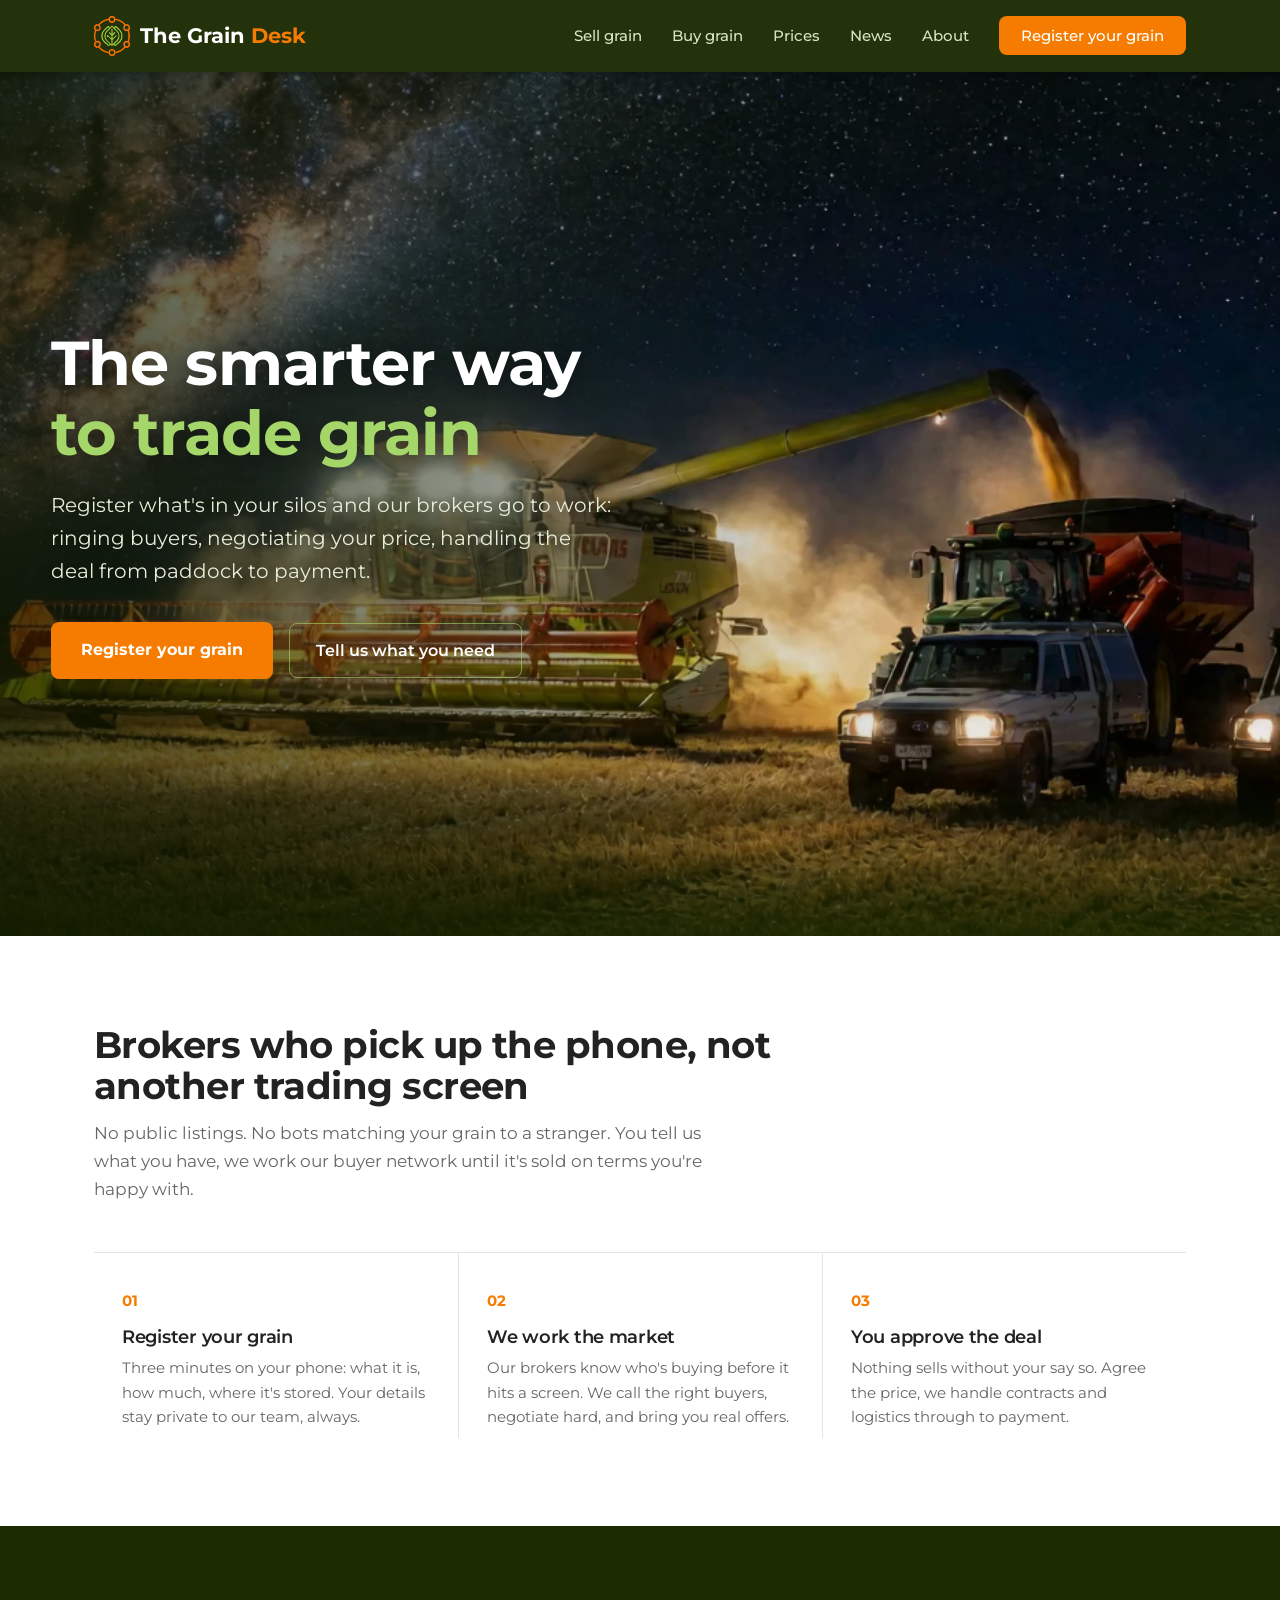
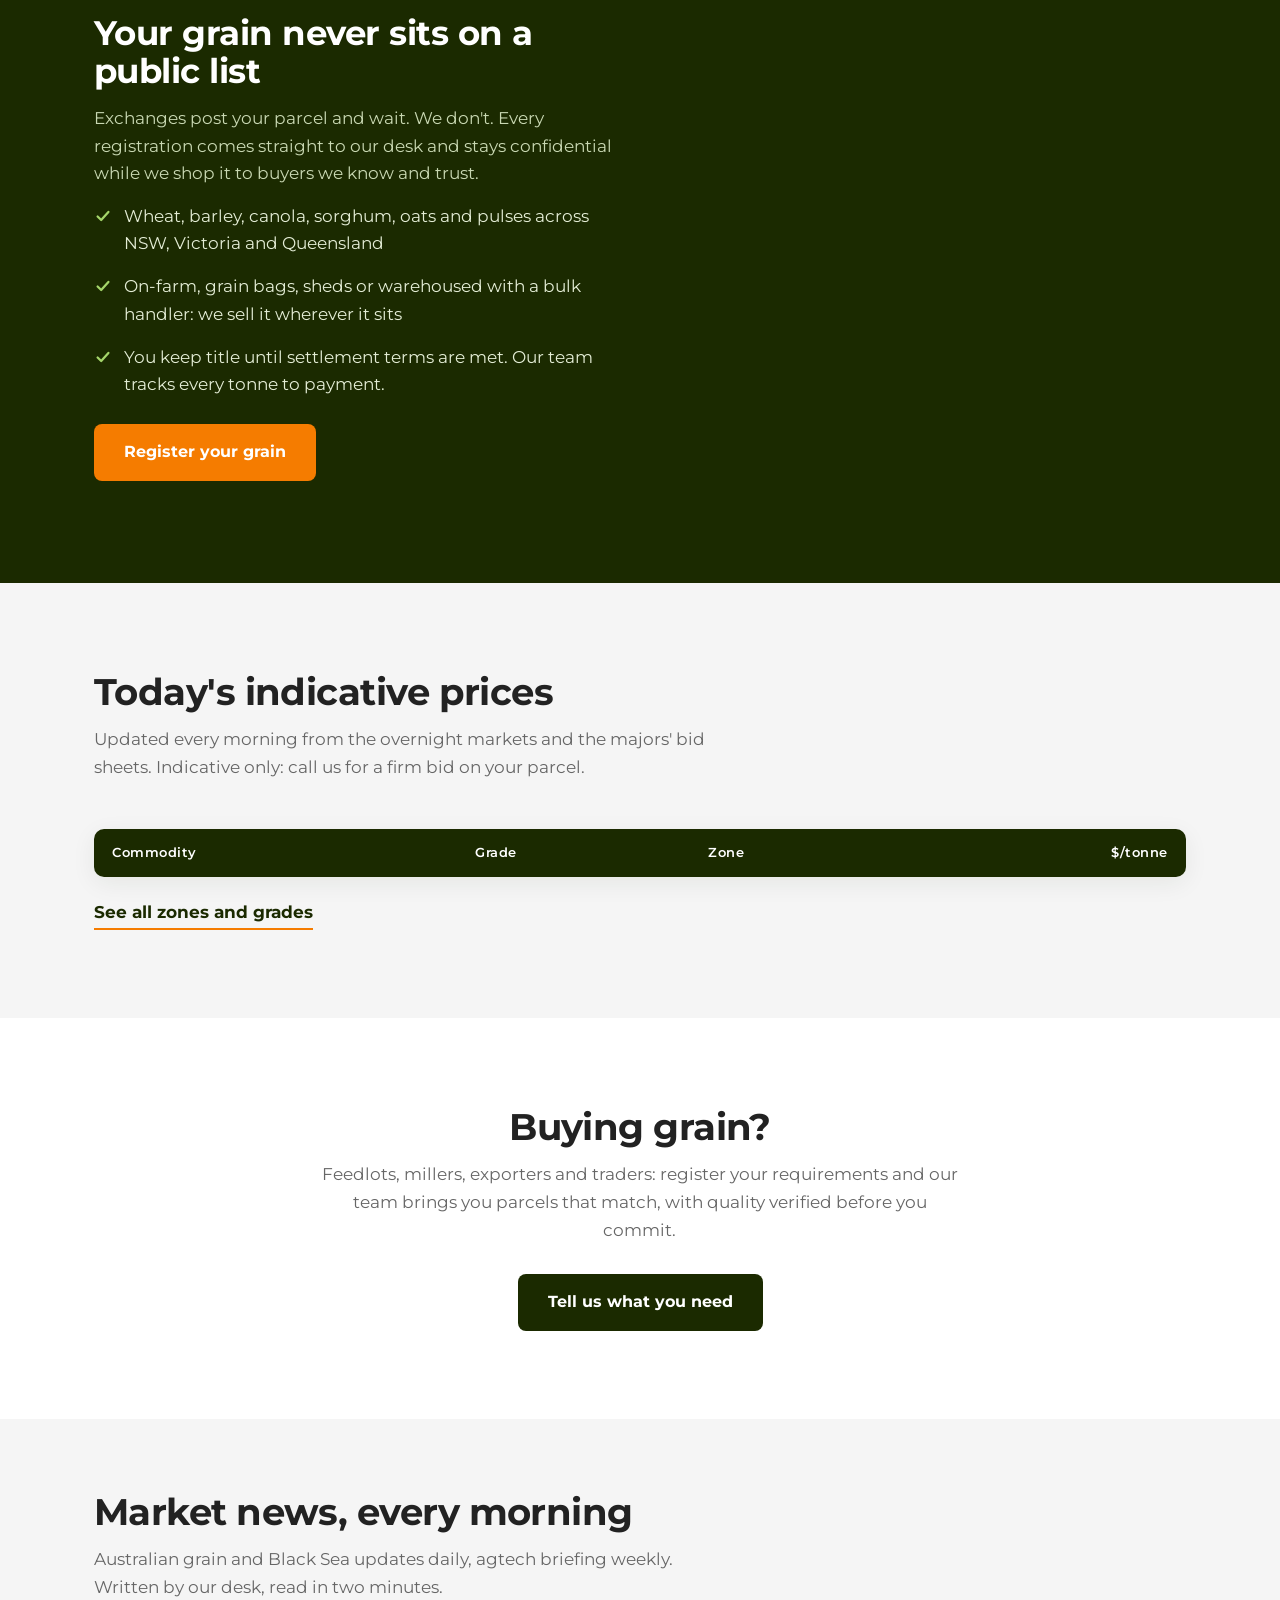
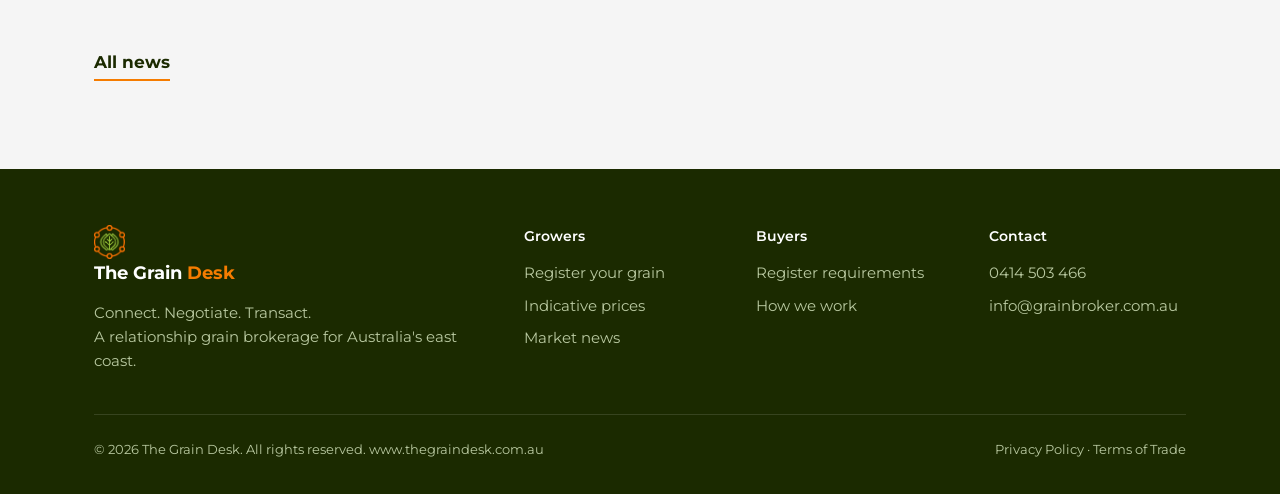
==== index.html @ 73dcb700 "The Grain Desk site, copied from grainbroker.com.au with the name changed." ====
<!DOCTYPE html>
<html lang="en-AU">
<head>
<meta charset="UTF-8">
<meta name="viewport" content="width=device-width, initial-scale=1">
<title>The Grain Desk. The smarter way to trade grain.</title>
<meta name="description" content="The Grain Desk is a relationship grain brokerage for Australia's east coast. Register your grain, our brokers work the buyers, you get the call. Connect. Negotiate. Transact.">
<link rel="icon" type="image/png" href="assets/grainbroker-icon.png">
<link rel="preconnect" href="https://fonts.googleapis.com">
<link rel="preconnect" href="https://fonts.gstatic.com" crossorigin>
<link href="https://fonts.googleapis.com/css2?family=Montserrat:wght@400;500;600;700&display=swap" rel="stylesheet">
<link rel="stylesheet" href="css/site.css">
</head>
<body>

<header>
  <div class="container">
    <nav aria-label="Main">
      <a class="logo" href="index.html">
        <img src="assets/grainbroker-icon.png" alt="">
        <span>The Grain <b>Desk</b></span>
      </a>
      <button class="menu-btn" aria-label="Menu" aria-expanded="false">&#9776;</button>
      <ul class="nav-links">
        <li><a href="sell.html">Sell grain</a></li>
        <li><a href="buy.html">Buy grain</a></li>
        <li><a href="prices.html">Prices</a></li>
        <li><a href="news.html">News</a></li>
        <li><a href="about.html">About</a></li>
        <li><a class="nav-cta" href="sell.html">Register your grain</a></li>
      </ul>
    </nav>
  </div>
</header>

<div class="hero">
  <div class="hero-media" style="background-image:url('assets/hero-night-harvest.png'),radial-gradient(120% 90% at 70% 15%, #2E4210 0%, #1B2A00 60%, #0F1800 100%)"></div>
  <video id="hero-a" class="hero-media" style="object-fit:cover;width:100%;height:100%;opacity:0;transition:opacity .6s" muted playsinline preload="auto" src="assets/hero-loop-a.mp4"></video>
  <video id="hero-b" class="hero-media" style="object-fit:cover;width:100%;height:100%;opacity:0" muted playsinline preload="auto" src="assets/hero-loop-b.mp4"></video>
  <div class="hero-scrim"></div>
  <div class="container">
    <div class="hero-inner rise">
      <h1>The smarter way <span class="accent">to trade grain</span></h1>
      <p>Register what's in your silos and our brokers go to work: ringing buyers, negotiating your price, handling the deal from paddock to payment.</p>
      <div class="hero-ctas">
        <a class="btn-register" href="sell.html">Register your grain</a>
        <a class="btn-buyer" href="buy.html">Tell us what you need</a>
      </div>
    </div>
  </div>
</div>

<section>
  <div class="container">
    <h2 class="section-title">Brokers who pick up the phone, not another trading screen</h2>
    <p class="section-sub">No public listings. No bots matching your grain to a stranger. You tell us what you have, we work our buyer network until it's sold on terms you're happy with.</p>
    <div class="steps">
      <div class="step">
        <span class="num">01</span>
        <h3>Register your grain</h3>
        <p>Three minutes on your phone: what it is, how much, where it's stored. Your details stay private to our team, always.</p>
      </div>
      <div class="step">
        <span class="num">02</span>
        <h3>We work the market</h3>
        <p>Our brokers know who's buying before it hits a screen. We call the right buyers, negotiate hard, and bring you real offers.</p>
      </div>
      <div class="step">
        <span class="num">03</span>
        <h3>You approve the deal</h3>
        <p>Nothing sells without your say so. Agree the price, we handle contracts and logistics through to payment.</p>
      </div>
    </div>
  </div>
</section>

<section class="band">
  <div class="container">
    <div class="band-grid">
      <div>
        <h2>Your grain never sits on a public list</h2>
        <p>Exchanges post your parcel and wait. We don't. Every registration comes straight to our desk and stays confidential while we shop it to buyers we know and trust.</p>
        <div class="tick">
          <svg width="18" height="18" viewBox="0 0 20 20" fill="none"><path d="M4 10.5l4 4 8-9" stroke="#A5D66A" stroke-width="2.5" stroke-linecap="round" stroke-linejoin="round"/></svg>
          <span>Wheat, barley, canola, sorghum, oats and pulses across NSW, Victoria and Queensland</span>
        </div>
        <div class="tick">
          <svg width="18" height="18" viewBox="0 0 20 20" fill="none"><path d="M4 10.5l4 4 8-9" stroke="#A5D66A" stroke-width="2.5" stroke-linecap="round" stroke-linejoin="round"/></svg>
          <span>On-farm, grain bags, sheds or warehoused with a bulk handler: we sell it wherever it sits</span>
        </div>
        <div class="tick">
          <svg width="18" height="18" viewBox="0 0 20 20" fill="none"><path d="M4 10.5l4 4 8-9" stroke="#A5D66A" stroke-width="2.5" stroke-linecap="round" stroke-linejoin="round"/></svg>
          <span>You keep title until settlement terms are met. Our team tracks every tonne to payment.</span>
        </div>
        <p style="margin-top:26px"><a class="btn-register" href="sell.html">Register your grain</a></p>
      </div>
      <img src="assets/harvest-sunset-aerial.png" alt="Harvester cutting a golden wheat paddock at sunset" onerror="this.style.display='none'">
    </div>
  </div>
</section>

<section class="price-strip">
  <div class="container">
    <h2 class="section-title">Today's indicative prices</h2>
    <p class="section-sub">Updated every morning from the overnight markets and the majors' bid sheets. Indicative only: call us for a firm bid on your parcel.</p>
    <table class="price-table" id="home-prices" aria-label="Indicative grain prices">
      <thead><tr><th>Commodity</th><th>Grade</th><th>Zone</th><th class="num">$/tonne</th></tr></thead>
      <tbody></tbody>
    </table>
    <p class="price-note" id="price-updated"></p>
    <p style="margin-top:22px"><a class="btn-call" href="prices.html">See all zones and grades</a></p>
  </div>
</section>

<section>
  <div class="container" style="text-align:center;max-width:720px">
    <h2 class="section-title" style="margin:0 auto 14px">Buying grain?</h2>
    <p class="section-sub" style="margin:0 auto 30px">Feedlots, millers, exporters and traders: register your requirements and our team brings you parcels that match, with quality verified before you commit.</p>
    <a class="btn-register" href="buy.html" style="background:var(--green-deep)">Tell us what you need</a>
  </div>
</section>

<section class="price-strip" style="padding-top:72px">
  <div class="container">
    <h2 class="section-title">Market news, every morning</h2>
    <p class="section-sub">Australian grain and Black Sea updates daily, agtech briefing weekly. Written by our desk, read in two minutes.</p>
    <div id="home-news"></div>
    <p style="margin-top:26px"><a class="btn-call" href="news.html">All news</a></p>
  </div>
</section>

<footer>
  <div class="container">
    <div class="foot-grid">
      <div>
        <a class="logo" href="index.html" style="margin-bottom:14px">
          <img src="assets/grainbroker-icon.png" alt="" style="height:34px">
          <span style="font-size:18px">The Grain <b>Desk</b></span>
        </a>
        <p style="max-width:26em">Connect. Negotiate. Transact.<br>A relationship grain brokerage for Australia's east coast.</p>
      </div>
      <div>
        <h4>Growers</h4>
        <a href="sell.html">Register your grain</a>
        <a href="prices.html">Indicative prices</a>
        <a href="news.html">Market news</a>
      </div>
      <div>
        <h4>Buyers</h4>
        <a href="buy.html">Register requirements</a>
        <a href="about.html">How we work</a>
      </div>
      <div>
        <h4>Contact</h4>
        <a href="tel:+61414503466">0414 503 466</a>
        <a href="mailto:info@grainbroker.com.au">info@grainbroker.com.au</a>
      </div>
    </div>
    <div class="foot-base">
      <span>&copy; 2026 The Grain Desk. All rights reserved. www.thegraindesk.com.au</span>
      <span>Privacy Policy &middot; Terms of Trade</span>
    </div>
  </div>
</footer>

<script src="data/prices.js"></script>
<script src="data/news.js"></script>
<script src="js/site.js"></script>
<script>
(function () {
  // Hero video loop: clip A (journey in) then clip B (cab moment + pull out), forever.
  // If the video files are missing or motion is reduced, the still image underneath shows instead.
  var a = document.getElementById("hero-a"), b = document.getElementById("hero-b");
  var reduced = window.matchMedia("(prefers-reduced-motion: reduce)").matches;
  var HERO_SPEED = 0.7; // 1 = natural speed; lower = slower, more cinematic
  if (a && b && !reduced) {
    var failed = false;
    a.playbackRate = HERO_SPEED;
    b.playbackRate = HERO_SPEED;
    [a, b].forEach(function (v) { v.onerror = function () { failed = true; a.style.opacity = b.style.opacity = 0; }; });
    a.addEventListener("canplay", function () {
      if (failed) return;
      a.style.opacity = 1;
      a.play();
    }, { once: true });
    a.addEventListener("ended", function () {
      if (failed) return;
      b.currentTime = 0;
      b.play();
      b.style.opacity = 1;
      a.style.opacity = 0;
    });
    b.addEventListener("ended", function () {
      if (failed) return;
      a.currentTime = 0;
      a.play();
      a.style.opacity = 1;
      b.style.opacity = 0;
    });
  }
})();
</script>
</body>
</html>
---- css/site.css ----
/* The Grain Desk — brand kit v1.0 (May 2025). Palette + Montserrat locked by brand board. */
:root{
  --orange:#F57C00;
  --orange-dark:#D96C00;
  --green:#A5D66A;
  --green-deep:#1B2A00;
  --green-mid:#2E4210;
  --ink:#222222;
  --grey:#666666;
  --paper:#F5F5F5;
  --white:#FFFFFF;
  --success:#28A745; --warning:#FFC107; --error:#DC3545; --info:#17A2B8;
  --radius:10px;
  --shadow:0 18px 48px rgba(27,42,0,.16);
}
*{margin:0;padding:0;box-sizing:border-box}
html{scroll-behavior:smooth}
body{font-family:'Montserrat',system-ui,sans-serif;font-size:16.5px;line-height:1.65;color:var(--ink);background:var(--white)}
img{max-width:100%;display:block}
a{color:inherit}
.container{max-width:1140px;margin:0 auto;padding:0 24px}
h1,h2,h3{line-height:1.12;letter-spacing:-0.015em}
.accent{color:var(--green)}
.accent-orange{color:var(--orange)}

/* Nav */
header{position:sticky;top:0;z-index:100;background:rgba(27,42,0,.96);backdrop-filter:blur(10px)}
nav{display:flex;align-items:center;justify-content:space-between;height:72px}
.logo{display:flex;align-items:center;gap:10px;text-decoration:none}
.logo img{height:40px;width:auto}
.logo span{font-weight:700;font-size:21px;color:#fff}
.logo span b{color:var(--orange);font-weight:700}
.nav-links{display:flex;gap:30px;list-style:none;align-items:center}
.nav-links a{color:#D8E4C4;text-decoration:none;font-size:15px;font-weight:500;transition:color .2s}
.nav-links a:hover,.nav-links a[aria-current="page"]{color:#fff}
.nav-cta{background:var(--orange);color:#fff !important;padding:10px 22px;border-radius:8px;font-weight:600;transition:background .2s}
.nav-cta:hover{background:var(--orange-dark)}
.menu-btn{display:none;background:none;border:0;color:#fff;font-size:26px;cursor:pointer}
@media(max-width:860px){
  .nav-links{position:fixed;inset:72px 0 auto 0;background:var(--green-deep);flex-direction:column;padding:24px;gap:20px;transform:translateY(-130%);transition:transform .25s ease;box-shadow:var(--shadow)}
  .nav-links.open{transform:none}
  .menu-btn{display:block}
}

/* Buttons: each CTA has its own identity */
.btn-register{display:inline-flex;align-items:center;gap:10px;background:var(--orange);color:#fff;font-weight:700;font-size:16px;padding:15px 30px;border-radius:8px;text-decoration:none;border:0;cursor:pointer;transition:background .2s,transform .15s}
.btn-register:hover{background:var(--orange-dark)}
.btn-register:active{transform:scale(.98)}
.btn-buyer{display:inline-flex;align-items:center;gap:8px;background:transparent;color:#fff;font-weight:600;font-size:15.5px;padding:14px 26px;border-radius:8px;border:1.5px solid rgba(165,214,106,.6);text-decoration:none;cursor:pointer;transition:border-color .2s,background .2s}
.btn-buyer:hover{border-color:var(--green);background:rgba(165,214,106,.08)}
.btn-call{display:inline-flex;align-items:center;gap:8px;color:var(--green-deep);font-weight:700;text-decoration:none;border-bottom:2px solid var(--orange);padding-bottom:2px;transition:color .2s}
.btn-call:hover{color:var(--orange)}

/* Hero: full-viewport, clear footage, darkness only behind the text */
.hero{position:relative;background:var(--green-deep);color:#fff;overflow:hidden;min-height:96dvh;display:flex;align-items:center}
.hero-media{position:absolute;inset:0;background-size:cover;background-position:center 38%;opacity:.92}
.hero-scrim{position:absolute;inset:0;background:
  linear-gradient(90deg,rgba(16,25,0,.72) 0%,rgba(16,25,0,.42) 38%,rgba(16,25,0,.08) 62%,rgba(16,25,0,0) 80%),
  linear-gradient(180deg,rgba(16,25,0,.25) 0%,rgba(16,25,0,0) 18%,rgba(16,25,0,0) 82%,rgba(27,42,0,.85) 100%)}
.hero .container{max-width:none;margin:0;padding-left:clamp(24px,4vw,64px)}
.hero-inner{position:relative;padding:80px 0;max-width:560px}
.hero h1{font-size:clamp(2.5rem,5.4vw,3.9rem);font-weight:700;margin-bottom:20px;text-shadow:0 2px 24px rgba(0,0,0,.45)}
.hero p{font-size:clamp(1.05rem,1.9vw,1.25rem);color:#E6EEDA;max-width:32em;margin-bottom:34px;text-shadow:0 1px 14px rgba(0,0,0,.5)}
.hero-ctas{display:flex;gap:16px;flex-wrap:wrap;align-items:center}

/* Sections */
section{padding:88px 0}
.section-title{font-size:clamp(1.7rem,3.2vw,2.3rem);font-weight:700;margin-bottom:14px;max-width:22em}
.section-sub{color:var(--grey);max-width:38em;margin-bottom:48px;font-size:1.05rem}

/* How it works: numbered rail */
.steps{display:grid;grid-template-columns:repeat(3,1fr);gap:0;border-top:1px solid #E4E4E4}
.step{padding:36px 28px 8px;border-left:1px solid #E4E4E4}
.step:first-child{border-left:0}
.step .num{font-size:15px;font-weight:700;color:var(--orange);display:block;margin-bottom:14px}
.step h3{font-size:1.15rem;font-weight:600;margin-bottom:8px}
.step p{color:var(--grey);font-size:15px}
@media(max-width:820px){.steps{grid-template-columns:1fr}.step{border-left:0;border-top:1px solid #E4E4E4}}

/* Split band */
.band{background:var(--green-deep);color:#fff}
.band-grid{display:grid;grid-template-columns:1.05fr .95fr;gap:56px;align-items:center}
.band img{border-radius:var(--radius);box-shadow:var(--shadow)}
.band h2{font-size:clamp(1.6rem,3vw,2.1rem);font-weight:700;margin-bottom:16px}
.band p{color:#C9D8B2;margin-bottom:14px}
.band .tick{display:flex;gap:12px;align-items:flex-start;margin:16px 0;color:#E4EDD5}
.band .tick svg{flex-shrink:0;margin-top:4px}
@media(max-width:880px){.band-grid{grid-template-columns:1fr}}

/* Price strip */
.price-strip{background:var(--paper)}
.price-table{width:100%;border-collapse:collapse;background:#fff;border-radius:var(--radius);overflow:hidden;box-shadow:0 6px 24px rgba(27,42,0,.07)}
.price-table th{background:var(--green-deep);color:#fff;text-align:left;font-size:13px;font-weight:600;letter-spacing:.04em;padding:13px 18px}
.price-table td{padding:14px 18px;border-top:1px solid #EFEFEA;font-size:15.5px}
.price-table td.num{font-variant-numeric:tabular-nums;font-weight:700;color:var(--green-deep);text-align:right}
.price-table th.num{text-align:right}
.price-note{font-size:13.5px;color:var(--grey);margin-top:14px}

/* Forms */
.form-shell{background:var(--paper);min-height:100dvh}
.form-card{background:#fff;border-radius:14px;box-shadow:0 8px 32px rgba(27,42,0,.08);max-width:760px;margin:48px auto;padding:40px}
.form-card h1{font-size:1.6rem;font-weight:700;margin-bottom:6px}
.form-card .lede{color:var(--grey);font-size:15px;margin-bottom:28px}
label{display:block;font-size:13.5px;font-weight:600;margin-bottom:6px;color:var(--ink)}
input,select,textarea{width:100%;font-family:inherit;font-size:15.5px;padding:12px 14px;border:1.5px solid #D9D9D2;border-radius:8px;background:#fff;transition:border-color .15s}
input:focus,select:focus,textarea:focus{outline:none;border-color:var(--orange)}
.field{margin-bottom:20px}
.field .err{display:none;color:var(--error);font-size:13px;margin-top:5px}
.field.invalid input,.field.invalid select{border-color:var(--error)}
.field.invalid .err{display:block}
.grid-2{display:grid;grid-template-columns:1fr 1fr;gap:16px}
.grid-3{display:grid;grid-template-columns:repeat(3,1fr);gap:16px}
@media(max-width:640px){.grid-2,.grid-3{grid-template-columns:1fr}}

/* Wizard */
.wiz-progress{display:flex;gap:6px;margin-bottom:30px}
.wiz-progress div{flex:1;text-align:center}
.wiz-progress .bar{height:5px;border-radius:3px;background:#E2E2DA}
.wiz-progress .on .bar{background:var(--orange)}
.wiz-progress p{font-size:11.5px;margin-top:6px;color:var(--grey)}
.wiz-progress .on p{color:var(--ink);font-weight:600}
.chips{display:grid;grid-template-columns:repeat(auto-fit,minmax(105px,1fr));gap:10px;margin-bottom:6px}
.chip{background:#fff;border:1.5px solid #D9D9D2;border-radius:8px;padding:13px 8px;font-family:inherit;font-weight:600;font-size:14px;cursor:pointer;transition:all .15s;text-align:center;color:var(--ink)}
.chip:hover{border-color:var(--green)}
.chip.sel{background:var(--green-deep);color:var(--green);border-color:var(--green)}
.chip i{font-style:normal;display:block;font-size:20px;margin-bottom:4px}
.wiz-nav{display:flex;justify-content:space-between;align-items:center;margin-top:30px}
.btn-back{background:none;border:0;font-family:inherit;font-size:14.5px;font-weight:600;color:var(--grey);cursor:pointer;padding:10px 4px}
.btn-back:hover{color:var(--ink)}
.btn-next{background:var(--ink);color:#fff;border:0;border-radius:8px;font-family:inherit;font-weight:600;font-size:15px;padding:12px 28px;cursor:pointer;transition:background .2s}
.btn-next:hover{background:#000}
.review-box{background:var(--paper);border-radius:10px;padding:20px 22px;margin:18px 0;font-size:15px;line-height:1.9}
.success-panel{text-align:center;padding:40px 20px}
.success-panel .ok{width:64px;height:64px;border-radius:50%;background:var(--green);color:var(--green-deep);font-size:30px;display:flex;align-items:center;justify-content:center;margin:0 auto 20px}

/* News */
.news-tabs{display:flex;gap:10px;flex-wrap:wrap;margin-bottom:36px}
.news-tab{border:1.5px solid #D9D9D2;background:#fff;border-radius:999px;padding:9px 20px;font-family:inherit;font-size:14px;font-weight:600;cursor:pointer;color:var(--ink)}
.news-tab.sel{background:var(--green-deep);color:var(--green);border-color:var(--green-deep)}
.news-item{border-top:1px solid #E7E7E0;padding:26px 0}
.news-item .meta{font-size:12.5px;color:var(--grey);margin-bottom:8px;font-weight:600;letter-spacing:.03em}
.news-item h3{font-size:1.2rem;font-weight:700;margin-bottom:8px}
.news-item p{color:var(--grey);font-size:15px;max-width:46em}

/* Footer */
footer{background:var(--green-deep);color:#B9C9A0;padding:56px 0 34px;font-size:14.5px}
.foot-grid{display:grid;grid-template-columns:2fr 1fr 1fr 1fr;gap:36px;margin-bottom:40px}
.foot-grid h4{color:#fff;font-size:14px;font-weight:600;margin-bottom:14px}
.foot-grid a{display:block;color:#B9C9A0;text-decoration:none;margin-bottom:9px;transition:color .2s}
.foot-grid a:hover{color:#fff}
.foot-base{border-top:1px solid rgba(255,255,255,.12);padding-top:24px;display:flex;justify-content:space-between;gap:16px;flex-wrap:wrap;font-size:13px}
@media(max-width:820px){.foot-grid{grid-template-columns:1fr 1fr}}

/* Motion */
@media(prefers-reduced-motion:no-preference){
  .rise{opacity:1;transform:translateY(18px);animation:rise .7s ease forwards}
  @keyframes rise{to{transform:none}}
}
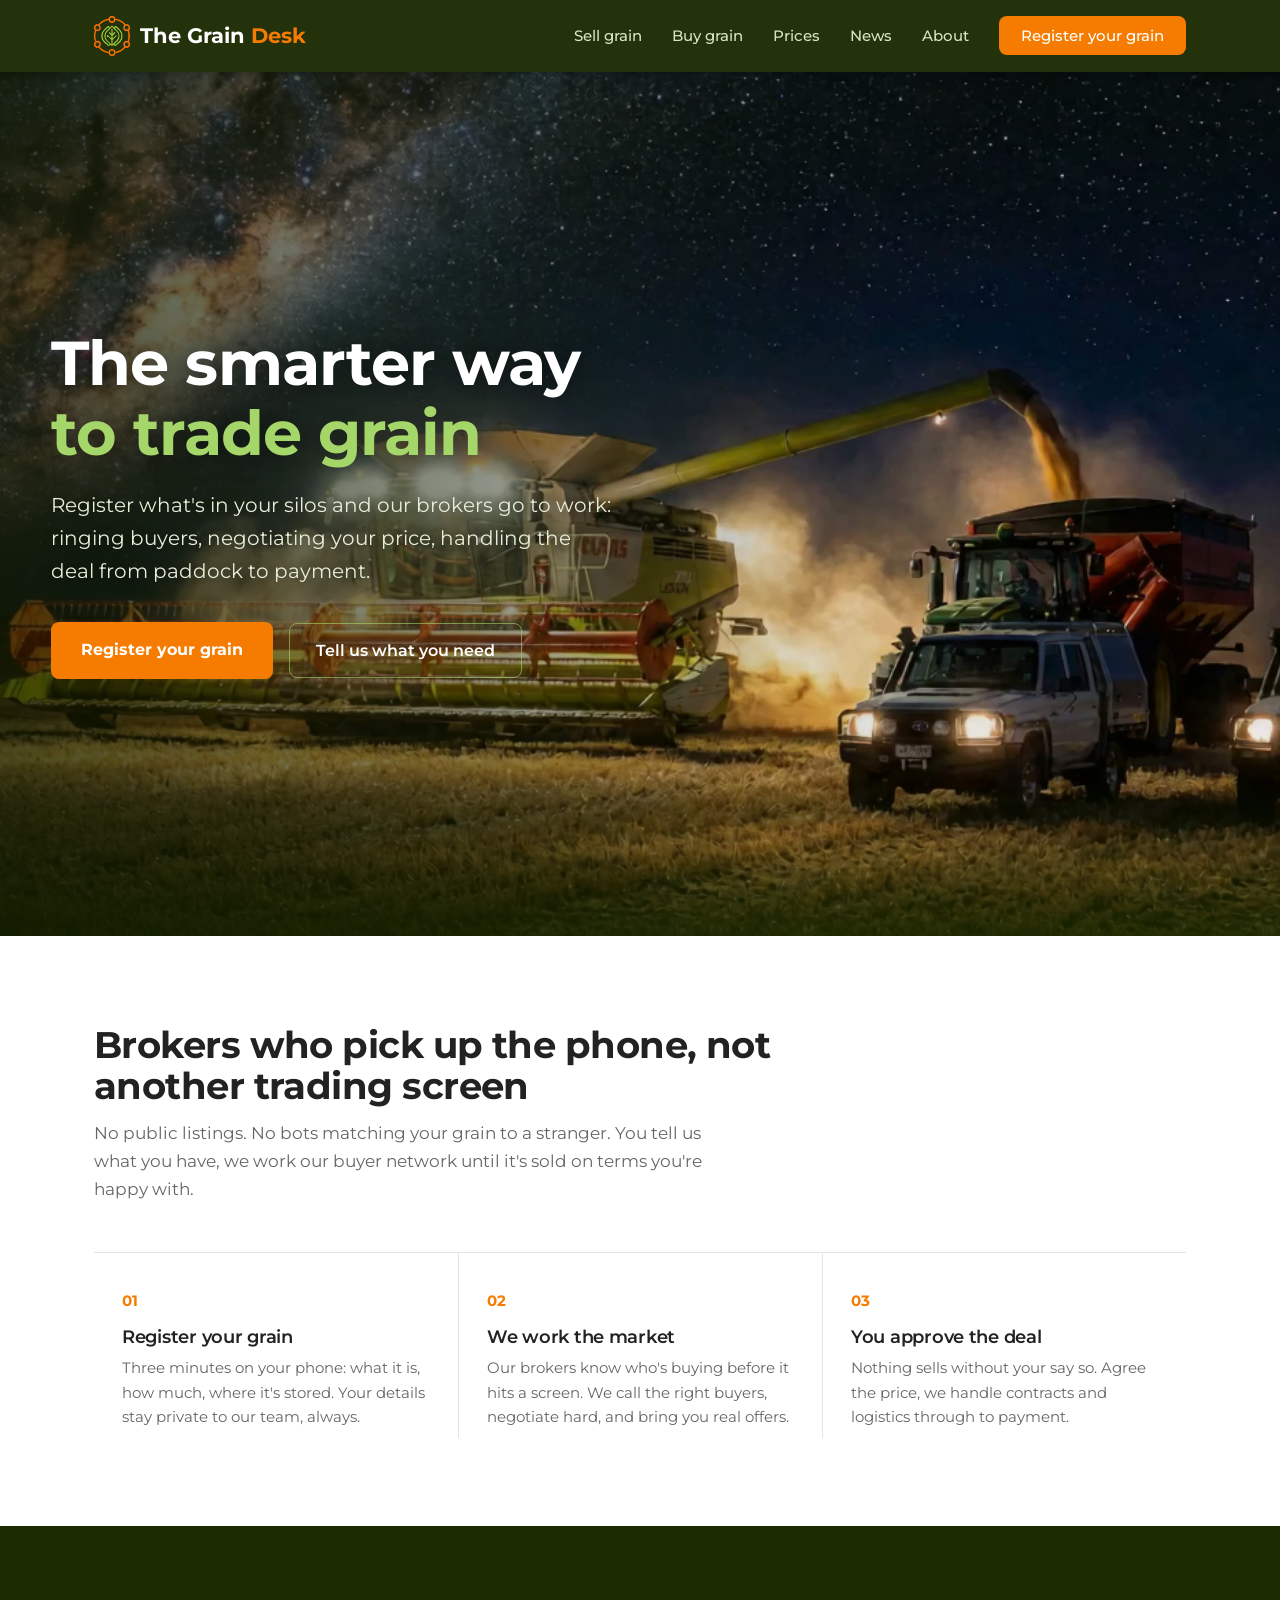
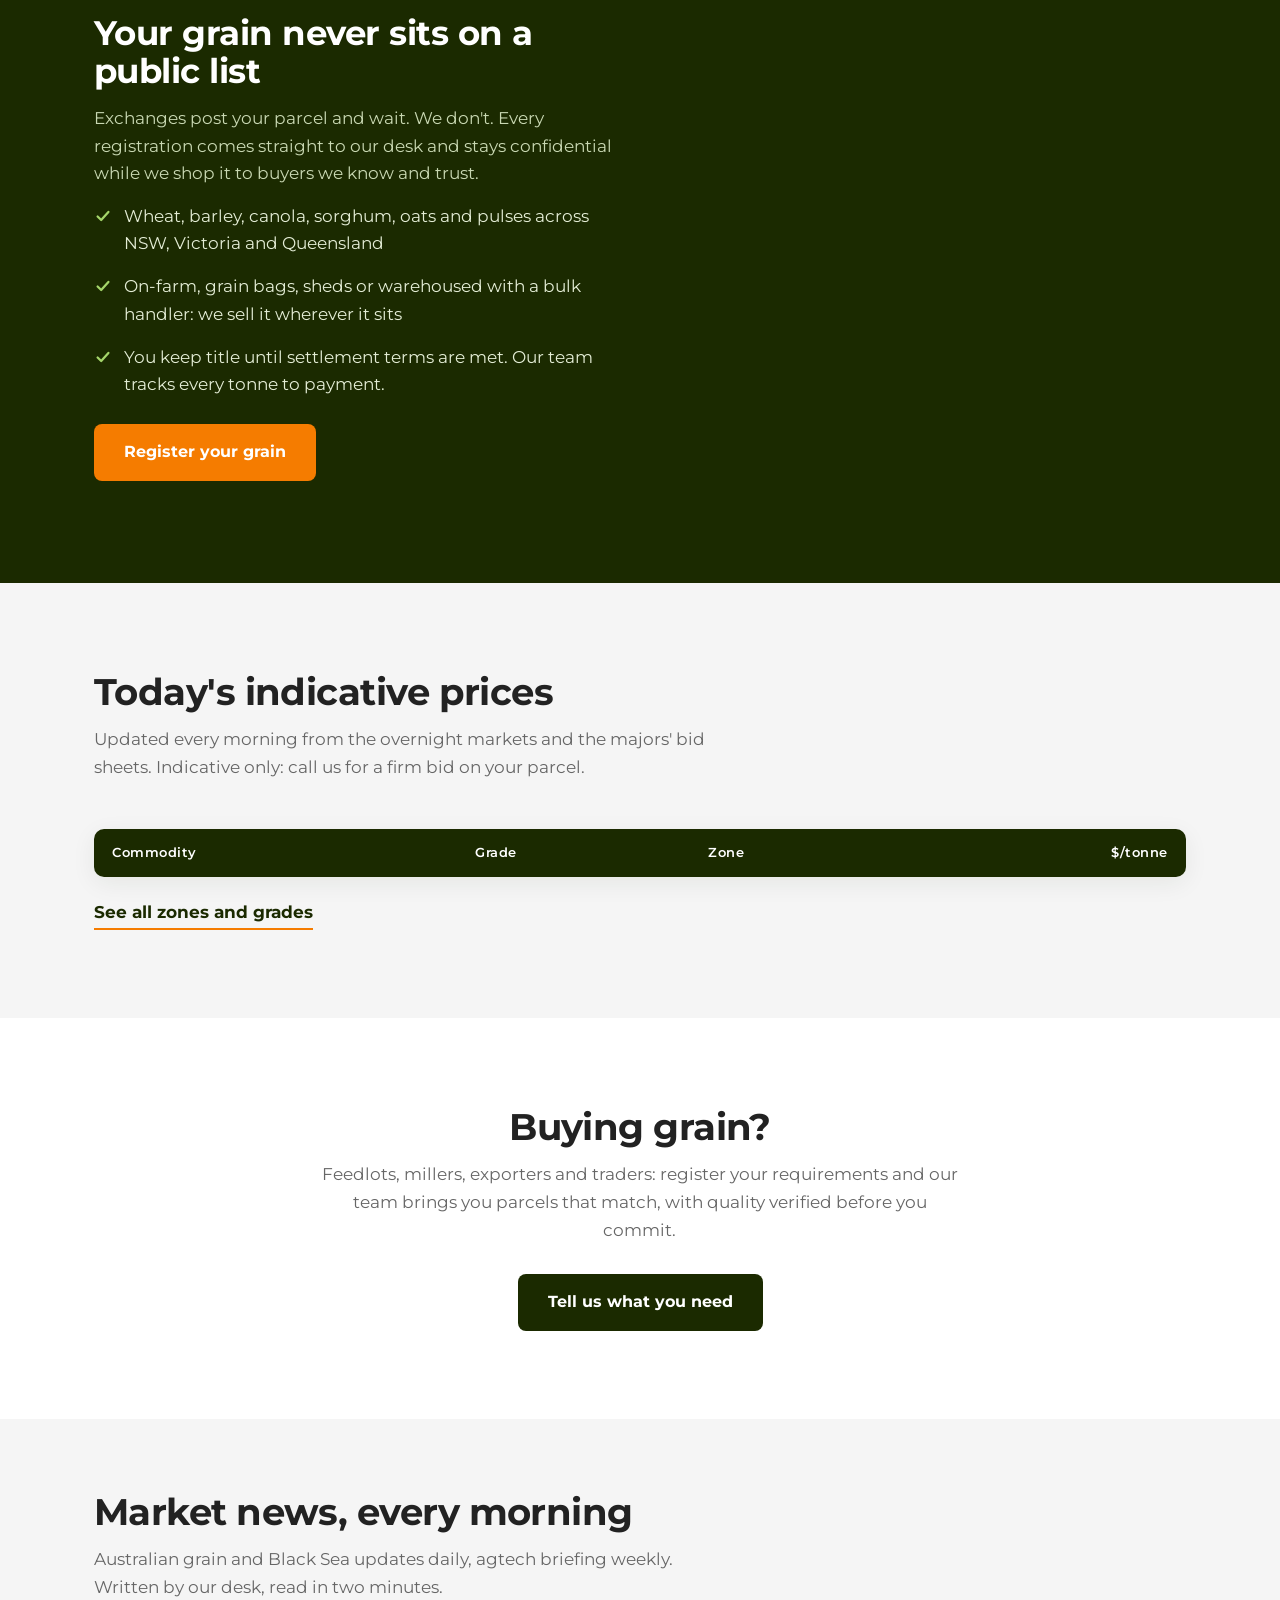
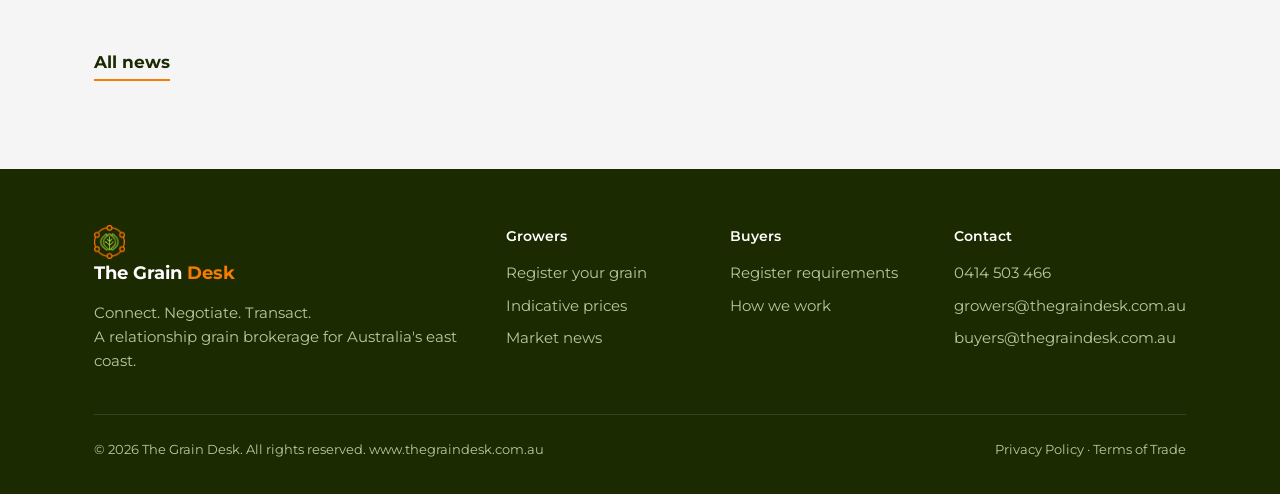
==== commit 4ef5e4b2: "Use growers@ and buyers@ on the public site." ====
--- a/index.html
+++ b/index.html
@@ -153,7 +153,8 @@
       <div>
         <h4>Contact</h4>
         <a href="tel:+61414503466">0414 503 466</a>
-        <a href="mailto:info@grainbroker.com.au">info@grainbroker.com.au</a>
+        <a href="mailto:growers@thegraindesk.com.au">growers@thegraindesk.com.au</a>
+        <a href="mailto:buyers@thegraindesk.com.au">buyers@thegraindesk.com.au</a>
       </div>
     </div>
     <div class="foot-base">
